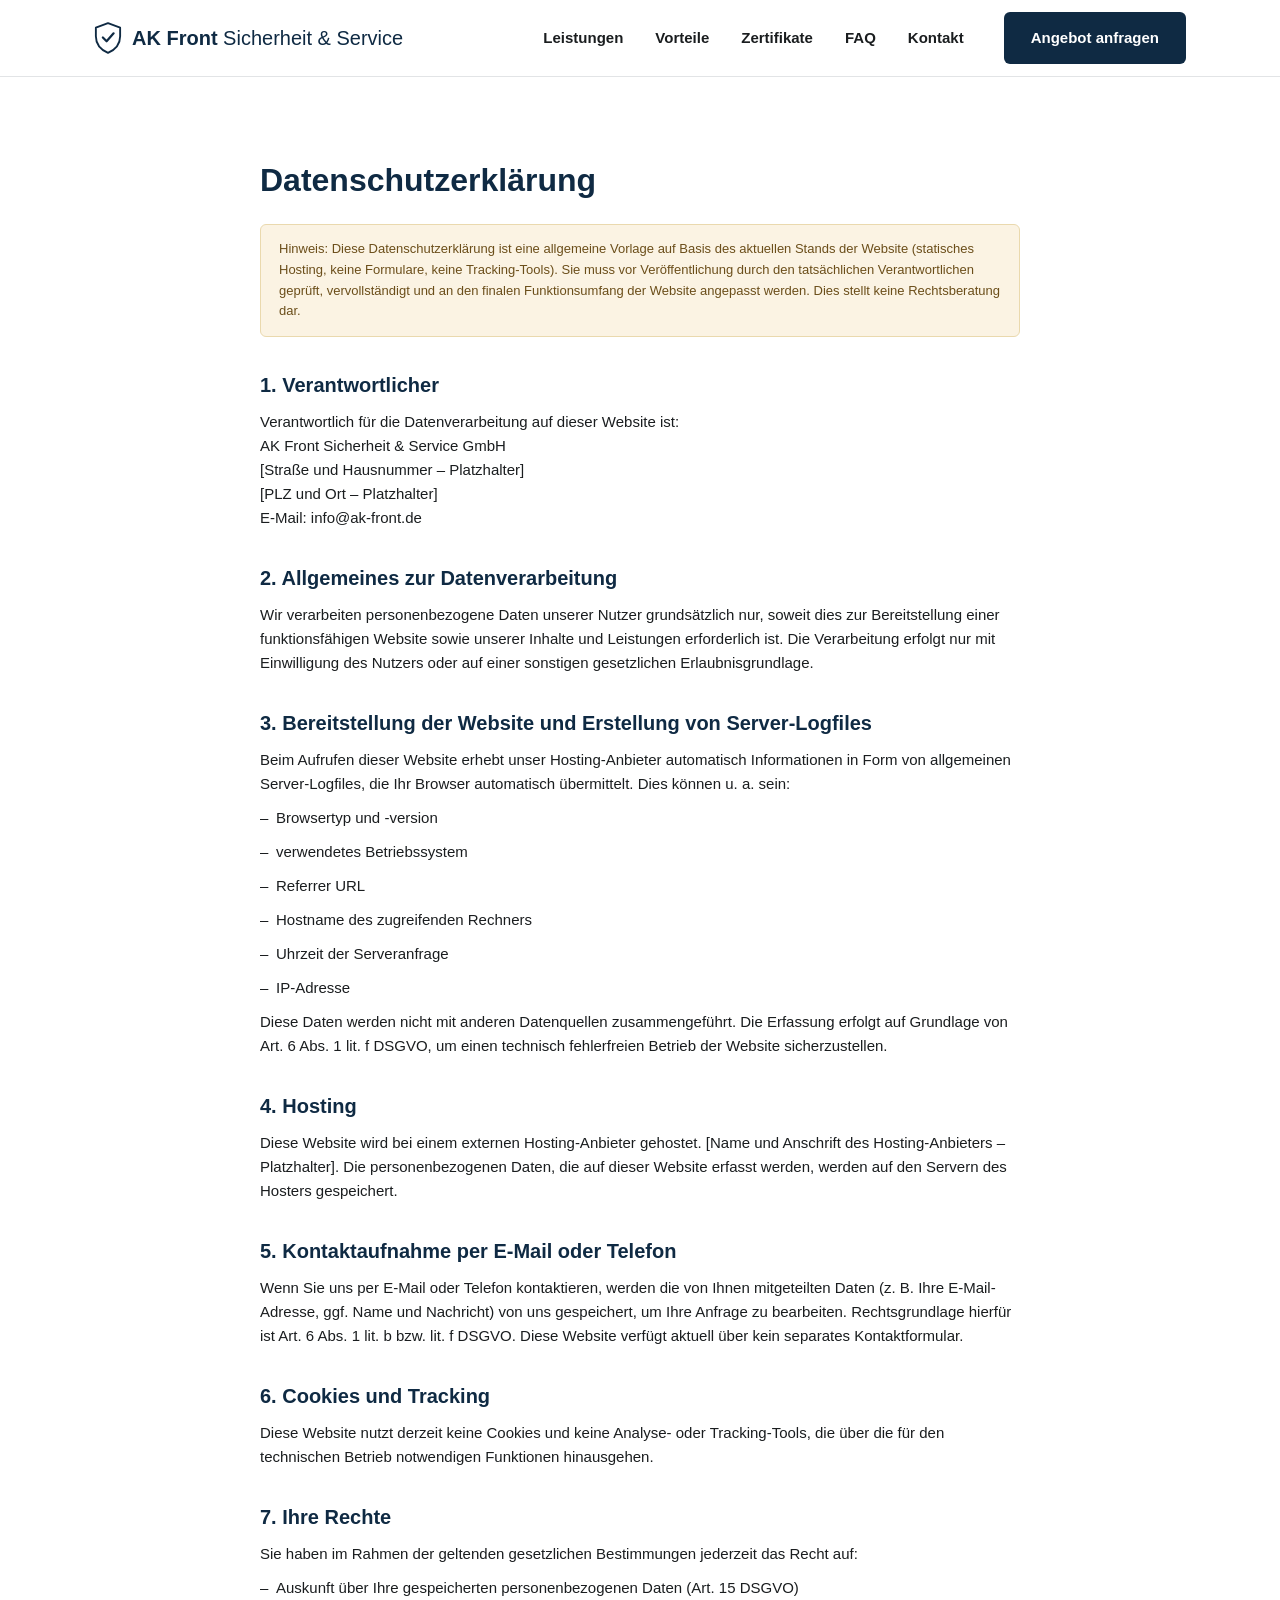
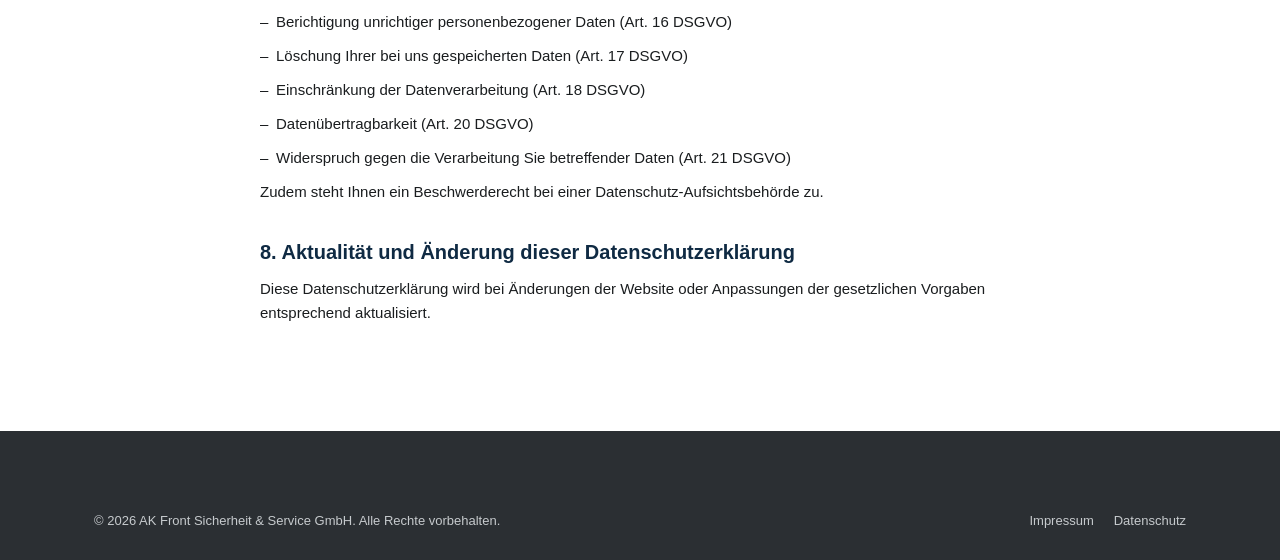
==== datenschutz.html @ fef70de0 "Add files via upload" ====
<!DOCTYPE html>
<html lang="de">
<head>
<meta charset="UTF-8">
<meta name="viewport" content="width=device-width, initial-scale=1.0">
<title>Datenschutzerklärung | AK Front Sicherheit &amp; Service GmbH</title>
<meta name="robots" content="noindex">
<link rel="icon" type="image/svg+xml" href="assets/favicon.svg">
<link rel="stylesheet" href="css/style.css">
</head>
<body>

<header class="site-header">
  <div class="container">
    <a href="index.html" class="logo">
      <svg class="mark" width="28" height="32" viewBox="0 0 30 34" fill="none" xmlns="http://www.w3.org/2000/svg">
        <path d="M15 1L28 6V15C28 23 22.5 29.5 15 33C7.5 29.5 2 23 2 15V6L15 1Z" stroke="currentColor" stroke-width="2" stroke-linejoin="round"/>
        <path d="M9.5 16.5L13.5 20.5L21 12" stroke="currentColor" stroke-width="2.4" stroke-linecap="round" stroke-linejoin="round"/>
      </svg>
      <span><strong>AK Front</strong> Sicherheit &amp; Service</span>
    </a>
    <nav class="main-nav">
      <ul>
        <li><a href="index.html#leistungen">Leistungen</a></li>
        <li><a href="index.html#vorteile">Vorteile</a></li>
        <li><a href="index.html#zertifikate">Zertifikate</a></li>
        <li><a href="index.html#faq">FAQ</a></li>
        <li><a href="index.html#kontakt">Kontakt</a></li>
      </ul>
      <a href="index.html#kontakt" class="btn btn-primary">Angebot anfragen</a>
    </nav>
  </div>
</header>

<main>
  <div class="container legal-page">
    <h1>Datenschutzerklärung</h1>

    <div class="placeholder-note">
      Hinweis: Diese Datenschutzerklärung ist eine allgemeine Vorlage auf Basis des aktuellen Stands der
      Website (statisches Hosting, keine Formulare, keine Tracking-Tools). Sie muss vor Veröffentlichung
      durch den tatsächlichen Verantwortlichen geprüft, vervollständigt und an den finalen Funktionsumfang
      der Website angepasst werden. Dies stellt keine Rechtsberatung dar.
    </div>

    <h2>1. Verantwortlicher</h2>
    <p>
      Verantwortlich für die Datenverarbeitung auf dieser Website ist:<br>
      AK Front Sicherheit &amp; Service GmbH<br>
      [Straße und Hausnummer – Platzhalter]<br>
      [PLZ und Ort – Platzhalter]<br>
      E-Mail: info@ak-front.de
    </p>

    <h2>2. Allgemeines zur Datenverarbeitung</h2>
    <p>
      Wir verarbeiten personenbezogene Daten unserer Nutzer grundsätzlich nur, soweit dies zur
      Bereitstellung einer funktionsfähigen Website sowie unserer Inhalte und Leistungen erforderlich ist.
      Die Verarbeitung erfolgt nur mit Einwilligung des Nutzers oder auf einer sonstigen gesetzlichen
      Erlaubnisgrundlage.
    </p>

    <h2>3. Bereitstellung der Website und Erstellung von Server-Logfiles</h2>
    <p>
      Beim Aufrufen dieser Website erhebt unser Hosting-Anbieter automatisch Informationen in Form von
      allgemeinen Server-Logfiles, die Ihr Browser automatisch übermittelt. Dies können u. a. sein:
    </p>
    <ul>
      <li>Browsertyp und -version</li>
      <li>verwendetes Betriebssystem</li>
      <li>Referrer URL</li>
      <li>Hostname des zugreifenden Rechners</li>
      <li>Uhrzeit der Serveranfrage</li>
      <li>IP-Adresse</li>
    </ul>
    <p>
      Diese Daten werden nicht mit anderen Datenquellen zusammengeführt. Die Erfassung erfolgt auf
      Grundlage von Art. 6 Abs. 1 lit. f DSGVO, um einen technisch fehlerfreien Betrieb der Website
      sicherzustellen.
    </p>

    <h2>4. Hosting</h2>
    <p>
      Diese Website wird bei einem externen Hosting-Anbieter gehostet. [Name und Anschrift des
      Hosting-Anbieters – Platzhalter]. Die personenbezogenen Daten, die auf dieser Website erfasst
      werden, werden auf den Servern des Hosters gespeichert.
    </p>

    <h2>5. Kontaktaufnahme per E-Mail oder Telefon</h2>
    <p>
      Wenn Sie uns per E-Mail oder Telefon kontaktieren, werden die von Ihnen mitgeteilten Daten
      (z. B. Ihre E-Mail-Adresse, ggf. Name und Nachricht) von uns gespeichert, um Ihre Anfrage zu
      bearbeiten. Rechtsgrundlage hierfür ist Art. 6 Abs. 1 lit. b bzw. lit. f DSGVO. Diese Website
      verfügt aktuell über kein separates Kontaktformular.
    </p>

    <h2>6. Cookies und Tracking</h2>
    <p>
      Diese Website nutzt derzeit keine Cookies und keine Analyse- oder Tracking-Tools, die über die für
      den technischen Betrieb notwendigen Funktionen hinausgehen.
    </p>

    <h2>7. Ihre Rechte</h2>
    <p>Sie haben im Rahmen der geltenden gesetzlichen Bestimmungen jederzeit das Recht auf:</p>
    <ul>
      <li>Auskunft über Ihre gespeicherten personenbezogenen Daten (Art. 15 DSGVO)</li>
      <li>Berichtigung unrichtiger personenbezogener Daten (Art. 16 DSGVO)</li>
      <li>Löschung Ihrer bei uns gespeicherten Daten (Art. 17 DSGVO)</li>
      <li>Einschränkung der Datenverarbeitung (Art. 18 DSGVO)</li>
      <li>Datenübertragbarkeit (Art. 20 DSGVO)</li>
      <li>Widerspruch gegen die Verarbeitung Sie betreffender Daten (Art. 21 DSGVO)</li>
    </ul>
    <p>
      Zudem steht Ihnen ein Beschwerderecht bei einer Datenschutz-Aufsichtsbehörde zu.
    </p>

    <h2>8. Aktualität und Änderung dieser Datenschutzerklärung</h2>
    <p>
      Diese Datenschutzerklärung wird bei Änderungen der Website oder Anpassungen der gesetzlichen
      Vorgaben entsprechend aktualisiert.
    </p>
  </div>
</main>

<footer class="site-footer">
  <div class="container">
    <div class="footer-bottom">
      <span>&copy; 2026 AK Front Sicherheit &amp; Service GmbH. Alle Rechte vorbehalten.</span>
      <div class="footer-legal">
        <a href="impressum.html">Impressum</a>
        <a href="datenschutz.html">Datenschutz</a>
      </div>
    </div>
  </div>
</footer>

</body>
</html>
---- css/style.css ----
/* ==========================================================================
   AK Front Sicherheit & Service GmbH – Stylesheet
   Palette: Marineblau (#0F2A43) & Anthrazit (#2B2F33), Akzent Stahlblau (#3E7CB1)
   ========================================================================== */

:root {
  --navy: #0F2A43;
  --anthracite: #2B2F33;
  --accent: #3E7CB1;
  --accent-light: #E6EEF4;
  --bg-light: #F4F5F6;
  --white: #FFFFFF;
  --text: #1A1D1F;
  --text-muted: #5B6167;
  --border: #E2E4E6;
  --radius-sm: 6px;
  --radius: 12px;
  --max-width: 1140px;
  --font: -apple-system, BlinkMacSystemFont, "Segoe UI", Roboto, "Helvetica Neue", Arial, sans-serif;
}

* { box-sizing: border-box; margin: 0; padding: 0; }

html { scroll-behavior: smooth; }

body {
  font-family: var(--font);
  color: var(--text);
  line-height: 1.6;
  background: var(--white);
  -webkit-font-smoothing: antialiased;
}

img, svg { display: block; max-width: 100%; }

a { color: inherit; text-decoration: none; }

ul { list-style: none; }

.container {
  max-width: var(--max-width);
  margin: 0 auto;
  padding: 0 24px;
}

section { padding: 96px 0; }

/* Eyebrow label + headline pattern ---------------------------------------- */
.eyebrow {
  display: block;
  font-size: 13px;
  font-weight: 700;
  letter-spacing: 0.12em;
  text-transform: uppercase;
  color: var(--accent);
  margin-bottom: 12px;
}

.section-head {
  max-width: 640px;
  margin-bottom: 56px;
}

.section-head.center { margin-left: auto; margin-right: auto; text-align: center; }

h1, h2, h3 { color: var(--navy); font-weight: 700; line-height: 1.25; overflow-wrap: break-word; hyphens: auto; }

h2 { font-size: 34px; }

.section-sub {
  margin-top: 16px;
  color: var(--text-muted);
  font-size: 17px;
}

/* Buttons ------------------------------------------------------------------ */
.btn {
  display: inline-flex;
  align-items: center;
  gap: 8px;
  padding: 13px 26px;
  border-radius: var(--radius-sm);
  font-weight: 600;
  font-size: 15px;
  border: 1.5px solid transparent;
  cursor: pointer;
  transition: background-color .15s ease, border-color .15s ease, color .15s ease;
}

.btn.btn-primary { background: var(--navy); color: var(--white); }
.btn.btn-primary:hover { background: #163a5c; color: var(--white); }

.btn.btn-outline { background: transparent; border-color: var(--navy); color: var(--navy); }
.btn.btn-outline:hover { background: var(--navy); color: var(--white); }

.btn.btn-ghost-light { background: transparent; border-color: rgba(255,255,255,.5); color: var(--white); }
.btn.btn-ghost-light:hover { background: rgba(255,255,255,.12); color: var(--white); }

/* Header -------------------------------------------------------------------- */
.site-header {
  position: fixed;
  top: 0; left: 0; right: 0;
  z-index: 100;
  background: rgba(255,255,255,.92);
  backdrop-filter: saturate(180%) blur(8px);
  border-bottom: 1px solid var(--border);
}

.site-header .container {
  display: flex;
  align-items: center;
  justify-content: space-between;
  height: 76px;
}

.logo {
  display: flex;
  align-items: center;
  gap: 10px;
  font-size: 20px;
  color: var(--navy);
}

.logo strong { font-weight: 700; }
.logo span { font-weight: 400; }

.logo .mark { color: var(--navy); flex-shrink: 0; }

.main-nav { display: flex; align-items: center; gap: 40px; }

.main-nav ul { display: flex; gap: 32px; }

.main-nav a {
  font-size: 15px;
  font-weight: 600;
  color: var(--text);
}

.main-nav a:hover { color: var(--accent); }

.nav-toggle { display: none; }

/* Hero ----------------------------------------------------------------------- */
.hero {
  padding: 176px 0 96px;
  background: var(--bg-light);
}

.hero .container {
  display: grid;
  grid-template-columns: 1.1fr 1fr;
  gap: 56px;
  align-items: center;
}

.hero h1 { font-size: 44px; margin: 14px 0 20px; }

.hero .section-sub { font-size: 18px; margin-top: 0; margin-bottom: 32px; }

.hero-ctas { display: flex; gap: 16px; flex-wrap: wrap; }

.hero-media {
  border: 1px solid var(--border);
  border-radius: var(--radius);
  overflow: hidden;
  aspect-ratio: 4 / 3;
}

.hero-media img { width: 100%; height: 100%; object-fit: cover; display: block; }

/* Leistungen ------------------------------------------------------------------ */
.cards-3 {
  display: grid;
  grid-template-columns: repeat(3, 1fr);
  gap: 24px;
}

.card {
  background: var(--white);
  border: 1px solid var(--border);
  border-radius: var(--radius);
  padding: 32px 28px;
}

.card .icon {
  width: 44px; height: 44px;
  display: flex; align-items: center; justify-content: center;
  background: var(--accent-light);
  border-radius: var(--radius-sm);
  color: var(--navy);
  margin-bottom: 20px;
  transition: background-color .2s ease, color .2s ease;
}

.card h3 { font-size: 19px; margin-bottom: 8px; }

.card p { color: var(--text-muted); font-size: 15px; margin-bottom: 16px; }

.card ul li {
  font-size: 14px;
  color: var(--text);
  padding-left: 18px;
  position: relative;
  margin-bottom: 8px;
}

.card ul li::before {
  content: "";
  position: absolute;
  left: 0; top: 8px;
  width: 6px; height: 6px;
  border-radius: 50%;
  background: var(--accent);
}

/* Leistungen (Security-Kacheln) --------------------------------------------------- */
.tiles-grid {
  display: grid;
  grid-template-columns: repeat(4, 1fr);
  gap: 24px;
}

.tile {
  position: relative;
  background: var(--white);
  border: 1px solid var(--border);
  border-radius: var(--radius);
  overflow: hidden;
  transition: transform .2s ease, box-shadow .2s ease;
}

.tile:hover {
  transform: translateY(-3px);
  box-shadow: 0 12px 28px rgba(15, 42, 67, .1);
}

.tile-media { position: relative; border-radius: 0; border: none; aspect-ratio: 4 / 3; overflow: hidden; }

.tile-media img { width: 100%; height: 100%; object-fit: cover; display: block; }

.tile-body { padding: 24px 22px 24px; }

.tile-icon {
  position: absolute;
  top: 16px;
  left: 16px;
  width: 40px; height: 40px;
  display: flex; align-items: center; justify-content: center;
  background: var(--navy);
  border: none;
  border-radius: var(--radius-sm);
  color: var(--white);
  margin: 0;
  box-shadow: 0 4px 14px rgba(0, 0, 0, .3);
  transition: background-color .2s ease;
}

.tile:hover .tile-icon { background: var(--accent); }

.tile-body h3 { font-size: 17px; margin-bottom: 6px; }
.tile-body p { color: var(--text-muted); font-size: 14px; }

.tiles-more {
  margin-top: 32px;
  display: flex;
  align-items: center;
  gap: 12px;
  flex-wrap: wrap;
  font-size: 14px;
  color: var(--text-muted);
}

.pill {
  background: var(--accent-light);
  color: var(--navy);
  padding: 6px 16px;
  border-radius: 999px;
  font-size: 13px;
  font-weight: 600;
}

/* Vorteile ---------------------------------------------------------------------- */
.vorteile { background: var(--bg-light); }

.cards-4 {
  display: grid;
  grid-template-columns: repeat(2, 1fr);
  gap: 24px;
}

.cards-4 .card {
  background: var(--white);
  border-bottom: 3px solid transparent;
  transition: transform .2s ease, box-shadow .2s ease, border-color .2s ease;
}

.cards-4 .card:hover {
  transform: translateY(-3px);
  box-shadow: 0 12px 28px rgba(15, 42, 67, .07);
  border-bottom-color: var(--accent);
}

.cards-4 .card:hover .icon { background: var(--navy); color: var(--white); }

/* Zertifikate ---------------------------------------------------------------------- */
.zert-list {
  display: grid;
  gap: 16px;
}

.zert-item {
  display: flex;
  align-items: center;
  gap: 18px;
  background: var(--white);
  border: 1px solid var(--border);
  border-radius: var(--radius);
  padding: 22px 26px;
}

.zert-item .icon {
  width: 40px; height: 40px;
  flex-shrink: 0;
  display: flex; align-items: center; justify-content: center;
  background: var(--accent-light);
  border-radius: 50%;
  color: var(--navy);
}

.zert-item h3 { font-size: 16px; margin-bottom: 2px; }
.zert-item p { color: var(--text-muted); font-size: 14px; }

.zert-note {
  margin-top: 20px;
  font-size: 13px;
  color: var(--text-muted);
}

/* FAQ ---------------------------------------------------------------------- */
.faq { background: var(--bg-light); }

.faq-list {
  max-width: 760px;
  margin: 0 auto;
  display: grid;
  gap: 14px;
}

.faq-item {
  background: var(--white);
  border: 1px solid var(--border);
  border-radius: var(--radius);
  padding: 0 24px;
}

.faq-item summary {
  list-style: none;
  cursor: pointer;
  display: flex;
  align-items: center;
  justify-content: space-between;
  gap: 16px;
  padding: 20px 0;
  font-weight: 600;
  font-size: 16px;
  color: var(--navy);
}

.faq-item summary::-webkit-details-marker { display: none; }

.faq-item .faq-chevron {
  flex-shrink: 0;
  color: var(--accent);
  transition: transform .2s ease;
}

.faq-item[open] .faq-chevron { transform: rotate(180deg); }

.faq-item p {
  padding: 0 0 20px;
  color: var(--text-muted);
  font-size: 15px;
  max-width: 640px;
}

/* Kontakt ---------------------------------------------------------------------- */
.kontakt { background: var(--navy); color: var(--white); }

.kontakt .eyebrow { color: #8FB6D6; }
.kontakt h2 { color: var(--white); }
.kontakt .section-sub { color: #C7D3DC; }
.kontakt .section-head { max-width: 560px; }

.kontakt-grid {
  display: grid;
  grid-template-columns: repeat(2, 1fr);
  gap: 20px;
  max-width: 640px;
}

.kontakt-card {
  background: rgba(255,255,255,.06);
  border: 1px solid rgba(255,255,255,.16);
  border-radius: var(--radius);
  padding: 24px;
}

.kontakt-card .label { font-size: 13px; color: #9FB3C4; margin-bottom: 6px; }
.kontakt-card .value { font-size: 17px; font-weight: 600; margin-bottom: 14px; }

.kontakt-address { margin-top: 32px; color: #C7D3DC; font-size: 15px; }

/* Footer ---------------------------------------------------------------------- */
.site-footer { background: var(--anthracite); color: #C6CACD; padding: 56px 0 28px; }

.footer-top {
  display: flex;
  justify-content: space-between;
  align-items: flex-start;
  gap: 32px;
  flex-wrap: wrap;
  padding-bottom: 32px;
  border-bottom: 1px solid rgba(255,255,255,.12);
}

.footer-top .logo { color: var(--white); }
.footer-top .logo .mark { color: var(--white); }

.footer-nav { display: flex; gap: 28px; flex-wrap: wrap; }
.footer-nav a { font-size: 14px; }
.footer-nav a:hover { color: var(--white); }

.footer-bottom {
  display: flex;
  justify-content: space-between;
  align-items: center;
  flex-wrap: wrap;
  gap: 12px;
  padding-top: 24px;
  font-size: 13px;
}

.footer-legal { display: flex; gap: 20px; }
.footer-legal a:hover { color: var(--white); }

/* Legal pages (Impressum / Datenschutz) ---------------------------------------------- */
.legal-page { padding: 160px 0 96px; max-width: 760px; }

.legal-page h1 { font-size: 32px; margin-bottom: 24px; }

.legal-page h2 { font-size: 20px; margin: 36px 0 12px; }

.legal-page p, .legal-page li { color: var(--text); font-size: 15px; margin-bottom: 10px; }

.legal-page ul li { padding-left: 16px; position: relative; }
.legal-page ul li::before { content: "–"; position: absolute; left: 0; }

.placeholder-note {
  background: #FBF3E3;
  border: 1px solid #EAD9AE;
  border-radius: var(--radius-sm);
  padding: 14px 18px;
  font-size: 13px;
  color: #6B4E1A;
  margin-bottom: 32px;
}

/* Responsive ---------------------------------------------------------------------- */
@media (max-width: 1100px) {
  .tiles-grid { grid-template-columns: repeat(2, 1fr); }
}

@media (max-width: 860px) {
  section { padding: 72px 0; }
  h2 { font-size: 28px; }
  .hero { padding: 140px 0 64px; }
  .hero .container { grid-template-columns: 1fr; }
  .hero .container > * { min-width: 0; }
  .hero h1 { font-size: 32px; }
  .hero-media { order: -1; aspect-ratio: 16/9; }
  .cards-3, .cards-4, .kontakt-grid, .tiles-grid { grid-template-columns: 1fr; }
  .main-nav ul, .main-nav .btn { display: none; }
  .nav-toggle { display: block; background: none; border: none; cursor: pointer; }
  .nav-toggle svg { width: 26px; height: 26px; color: var(--navy); }
  .site-header.nav-open .main-nav {
    position: absolute;
    top: 76px; left: 0; right: 0;
    flex-direction: column;
    align-items: stretch;
    gap: 0;
    background: var(--white);
    border-bottom: 1px solid var(--border);
    padding: 20px 24px 28px;
  }
  .site-header.nav-open .main-nav ul {
    display: flex;
    flex-direction: column;
    gap: 18px;
    margin-bottom: 20px;
  }
  .site-header.nav-open .main-nav .btn { display: inline-flex; justify-content: center; }
  .footer-top, .footer-bottom { flex-direction: column; align-items: flex-start; }
}
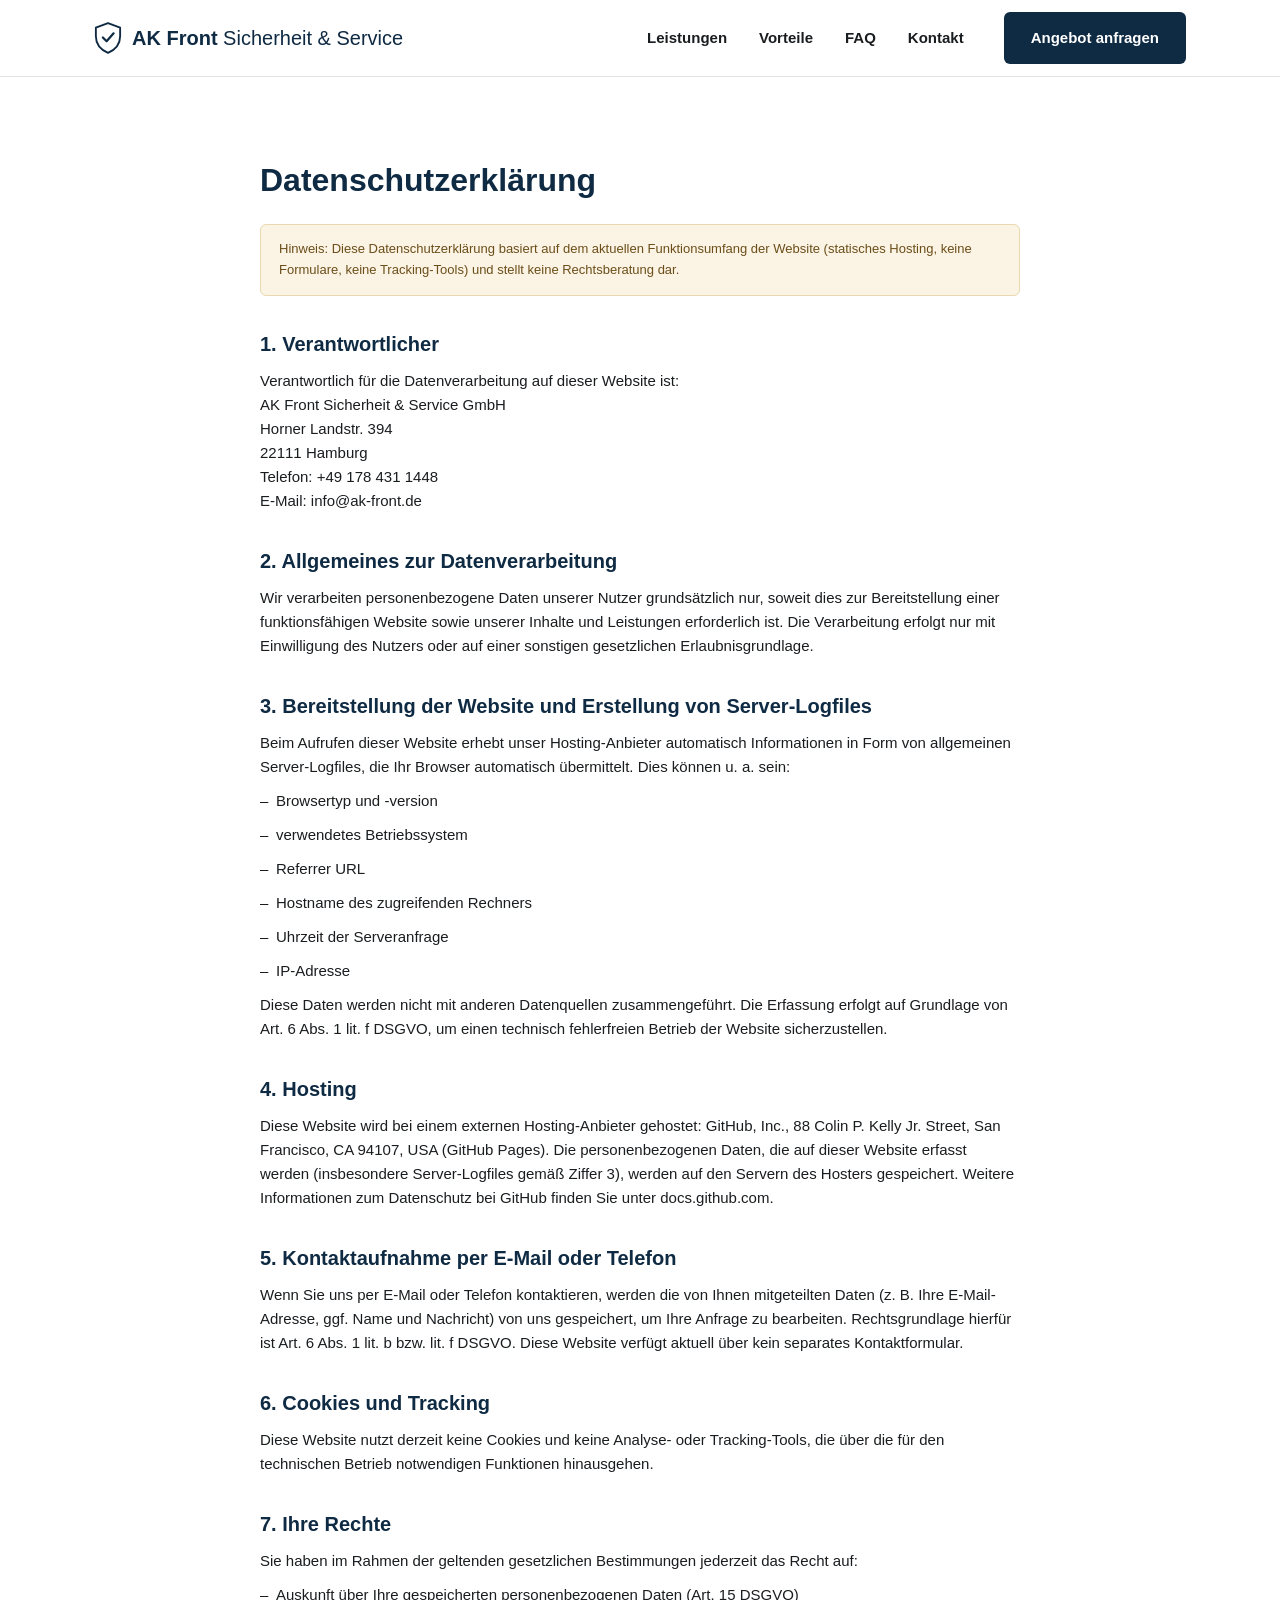
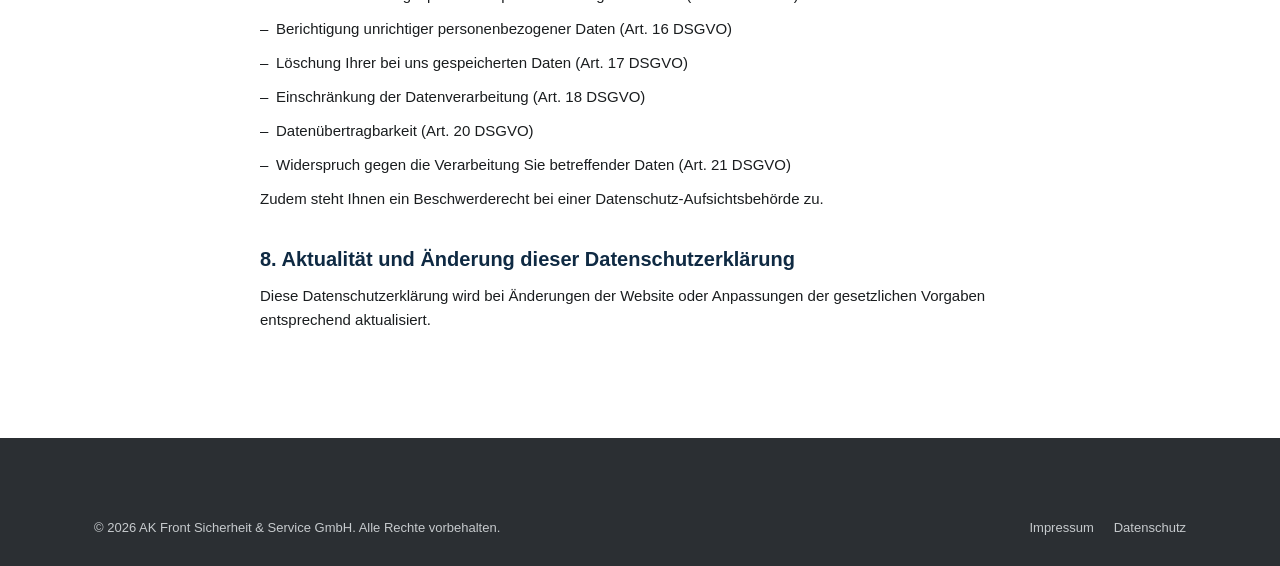
==== commit 0b7f4881: "Add files via upload" ====
--- a/datenschutz.html
+++ b/datenschutz.html
@@ -23,7 +23,6 @@
       <ul>
         <li><a href="index.html#leistungen">Leistungen</a></li>
         <li><a href="index.html#vorteile">Vorteile</a></li>
-        <li><a href="index.html#zertifikate">Zertifikate</a></li>
         <li><a href="index.html#faq">FAQ</a></li>
         <li><a href="index.html#kontakt">Kontakt</a></li>
       </ul>
@@ -37,18 +36,17 @@
     <h1>Datenschutzerklärung</h1>
 
     <div class="placeholder-note">
-      Hinweis: Diese Datenschutzerklärung ist eine allgemeine Vorlage auf Basis des aktuellen Stands der
-      Website (statisches Hosting, keine Formulare, keine Tracking-Tools). Sie muss vor Veröffentlichung
-      durch den tatsächlichen Verantwortlichen geprüft, vervollständigt und an den finalen Funktionsumfang
-      der Website angepasst werden. Dies stellt keine Rechtsberatung dar.
+      Hinweis: Diese Datenschutzerklärung basiert auf dem aktuellen Funktionsumfang der Website
+      (statisches Hosting, keine Formulare, keine Tracking-Tools) und stellt keine Rechtsberatung dar.
     </div>
 
     <h2>1. Verantwortlicher</h2>
     <p>
       Verantwortlich für die Datenverarbeitung auf dieser Website ist:<br>
       AK Front Sicherheit &amp; Service GmbH<br>
-      [Straße und Hausnummer – Platzhalter]<br>
-      [PLZ und Ort – Platzhalter]<br>
+      Horner Landstr. 394<br>
+      22111 Hamburg<br>
+      Telefon: +49 178 431 1448<br>
       E-Mail: info@ak-front.de
     </p>
 
@@ -81,9 +79,11 @@
 
     <h2>4. Hosting</h2>
     <p>
-      Diese Website wird bei einem externen Hosting-Anbieter gehostet. [Name und Anschrift des
-      Hosting-Anbieters – Platzhalter]. Die personenbezogenen Daten, die auf dieser Website erfasst
-      werden, werden auf den Servern des Hosters gespeichert.
+      Diese Website wird bei einem externen Hosting-Anbieter gehostet: GitHub, Inc., 88 Colin P. Kelly
+      Jr. Street, San Francisco, CA 94107, USA (GitHub Pages). Die personenbezogenen Daten, die auf
+      dieser Website erfasst werden (insbesondere Server-Logfiles gemäß Ziffer 3), werden auf den
+      Servern des Hosters gespeichert. Weitere Informationen zum Datenschutz bei GitHub finden Sie
+      unter <a href="https://docs.github.com/en/site-policy/privacy-policies/github-privacy-statement" target="_blank" rel="noopener">docs.github.com</a>.
     </p>
 
     <h2>5. Kontaktaufnahme per E-Mail oder Telefon</h2>
--- a/css/style.css
+++ b/css/style.css
@@ -159,6 +159,38 @@
 
 .hero-ctas { display: flex; gap: 16px; flex-wrap: wrap; }
 
+.hero-badges {
+  display: flex;
+  gap: 28px;
+  flex-wrap: wrap;
+  margin-top: 32px;
+  padding-top: 28px;
+  border-top: 1px solid var(--border);
+}
+
+.hero-badge {
+  display: flex;
+  align-items: center;
+  gap: 12px;
+}
+
+.hero-badge .badge-icon {
+  flex-shrink: 0;
+  width: 38px; height: 38px;
+  display: flex; align-items: center; justify-content: center;
+  background: var(--accent-light);
+  border-radius: 50%;
+  color: var(--navy);
+}
+
+.hero-badge span:last-child {
+  font-size: 14px;
+  font-weight: 600;
+  color: var(--navy);
+  line-height: 1.3;
+  max-width: 120px;
+}
+
 .hero-media {
   border: 1px solid var(--border);
   border-radius: var(--radius);
@@ -302,40 +334,6 @@
 
 .cards-4 .card:hover .icon { background: var(--navy); color: var(--white); }
 
-/* Zertifikate ---------------------------------------------------------------------- */
-.zert-list {
-  display: grid;
-  gap: 16px;
-}
-
-.zert-item {
-  display: flex;
-  align-items: center;
-  gap: 18px;
-  background: var(--white);
-  border: 1px solid var(--border);
-  border-radius: var(--radius);
-  padding: 22px 26px;
-}
-
-.zert-item .icon {
-  width: 40px; height: 40px;
-  flex-shrink: 0;
-  display: flex; align-items: center; justify-content: center;
-  background: var(--accent-light);
-  border-radius: 50%;
-  color: var(--navy);
-}
-
-.zert-item h3 { font-size: 16px; margin-bottom: 2px; }
-.zert-item p { color: var(--text-muted); font-size: 14px; }
-
-.zert-note {
-  margin-top: 20px;
-  font-size: 13px;
-  color: var(--text-muted);
-}
-
 /* FAQ ---------------------------------------------------------------------- */
 .faq { background: var(--bg-light); }
 
@@ -478,6 +476,8 @@
   .hero .container > * { min-width: 0; }
   .hero h1 { font-size: 32px; }
   .hero-media { order: -1; aspect-ratio: 16/9; }
+  .hero-badges { gap: 18px 24px; }
+  .hero-badge span:last-child { max-width: none; }
   .cards-3, .cards-4, .kontakt-grid, .tiles-grid { grid-template-columns: 1fr; }
   .main-nav ul, .main-nav .btn { display: none; }
   .nav-toggle { display: block; background: none; border: none; cursor: pointer; }
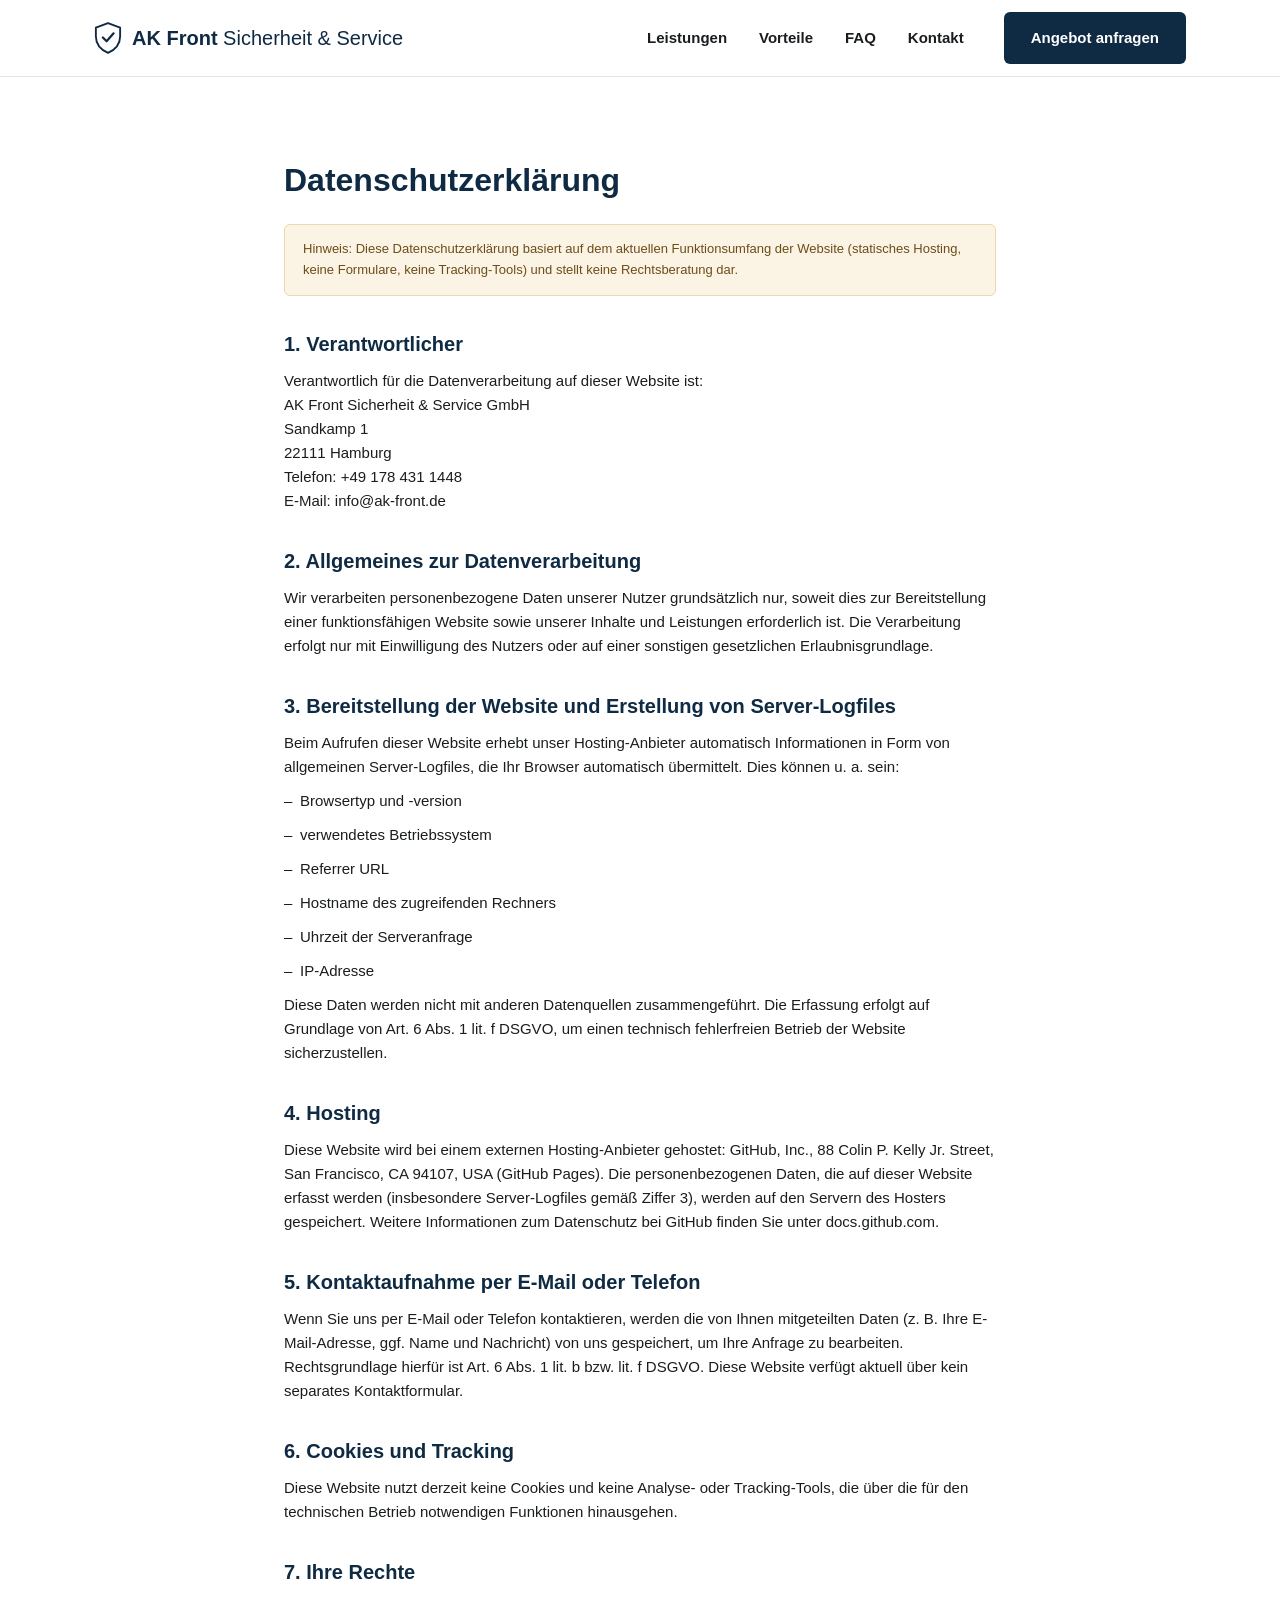
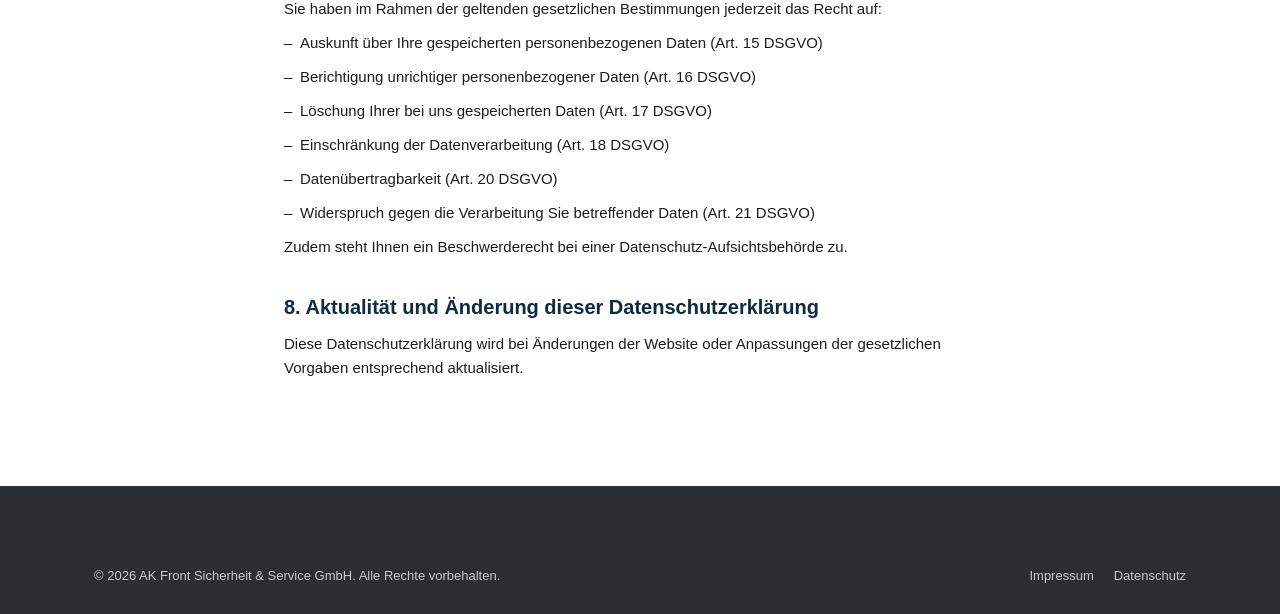
==== commit bc836132: "Änderungen.html" ====
--- a/datenschutz.html
+++ b/datenschutz.html
@@ -44,7 +44,7 @@
     <p>
       Verantwortlich für die Datenverarbeitung auf dieser Website ist:<br>
       AK Front Sicherheit &amp; Service GmbH<br>
-      Horner Landstr. 394<br>
+     Sandkamp 1<br>
       22111 Hamburg<br>
       Telefon: +49 178 431 1448<br>
       E-Mail: info@ak-front.de
--- a/css/style.css
+++ b/css/style.css
@@ -150,8 +150,10 @@
   display: grid;
   grid-template-columns: 1.1fr 1fr;
   gap: 56px;
-  align-items: center;
-}
+  align-items: start;
+}
+
+.hero-media { margin-top: 6px; }
 
 .hero h1 { font-size: 44px; margin: 14px 0 20px; }
 
@@ -442,7 +444,7 @@
 .footer-legal a:hover { color: var(--white); }
 
 /* Legal pages (Impressum / Datenschutz) ---------------------------------------------- */
-.legal-page { padding: 160px 0 96px; max-width: 760px; }
+.legal-page { padding-top: 160px; padding-bottom: 96px; max-width: 760px; }
 
 .legal-page h1 { font-size: 32px; margin-bottom: 24px; }
 
